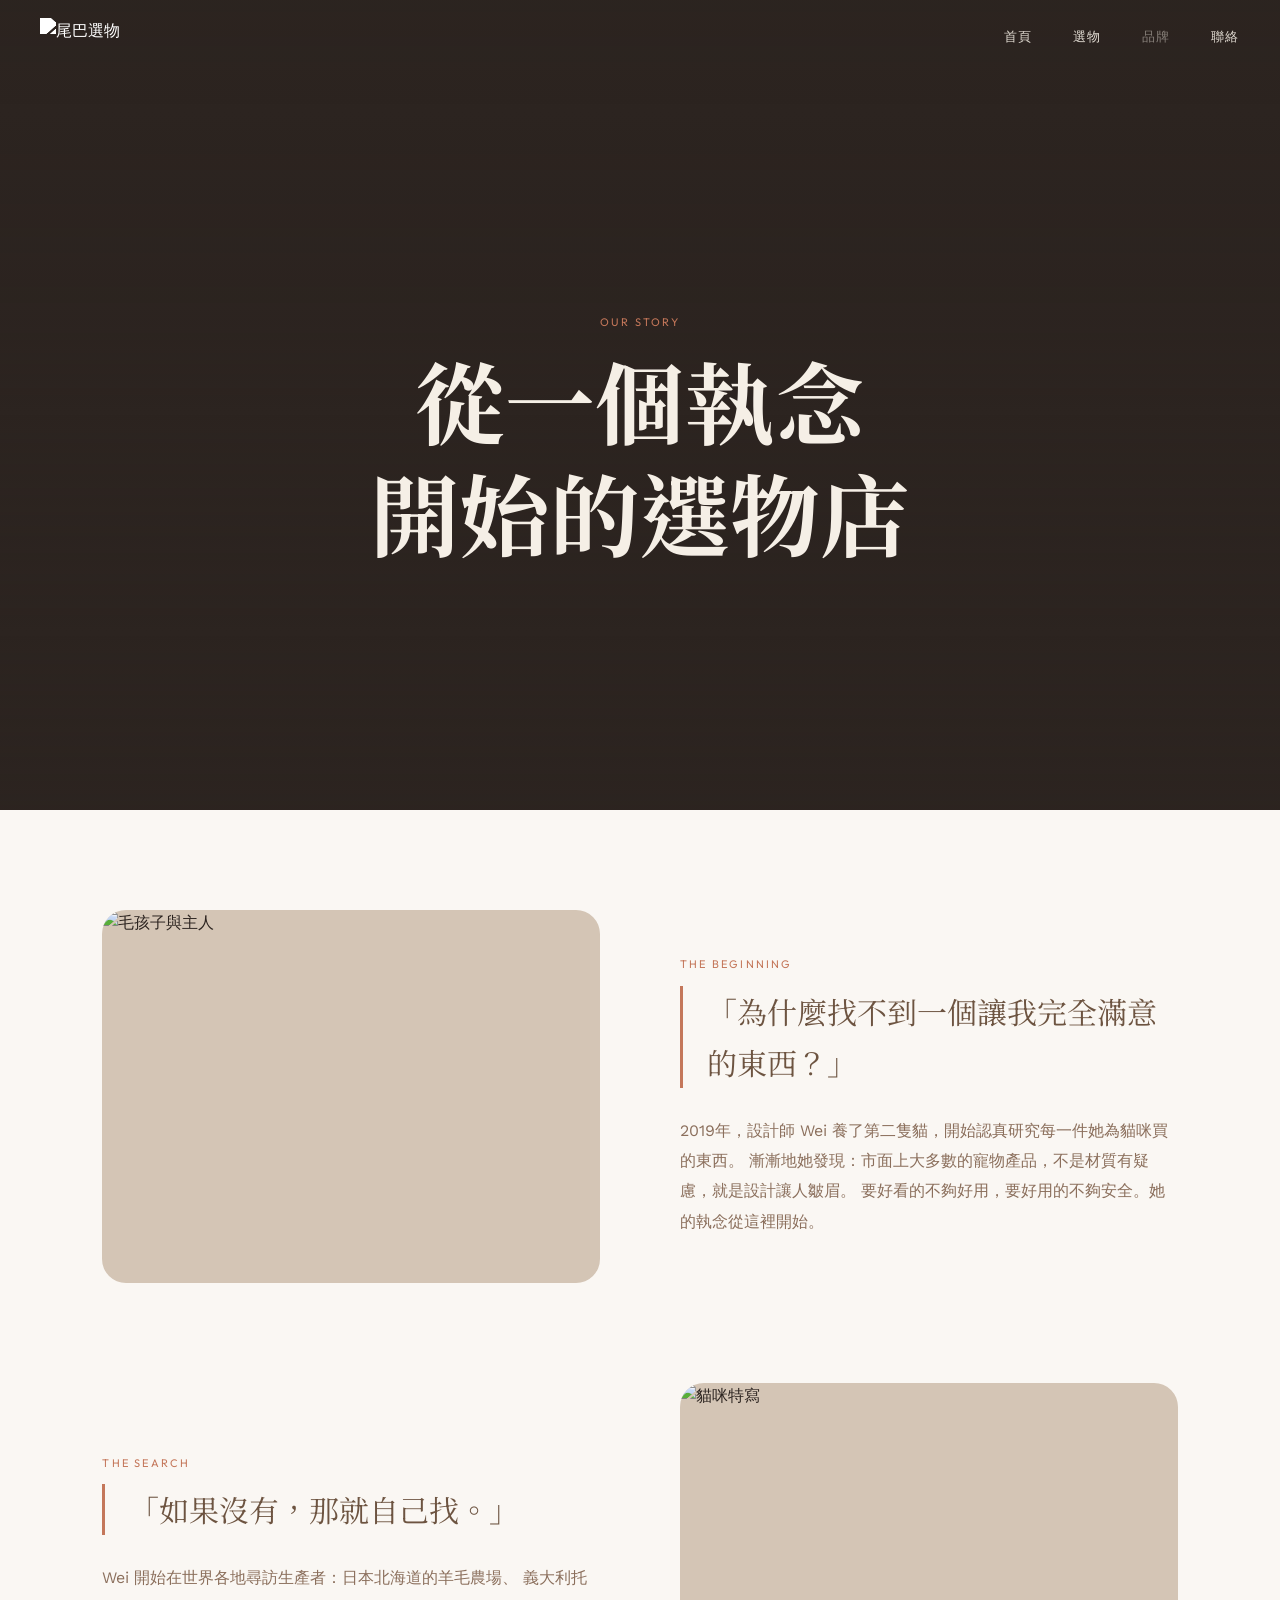
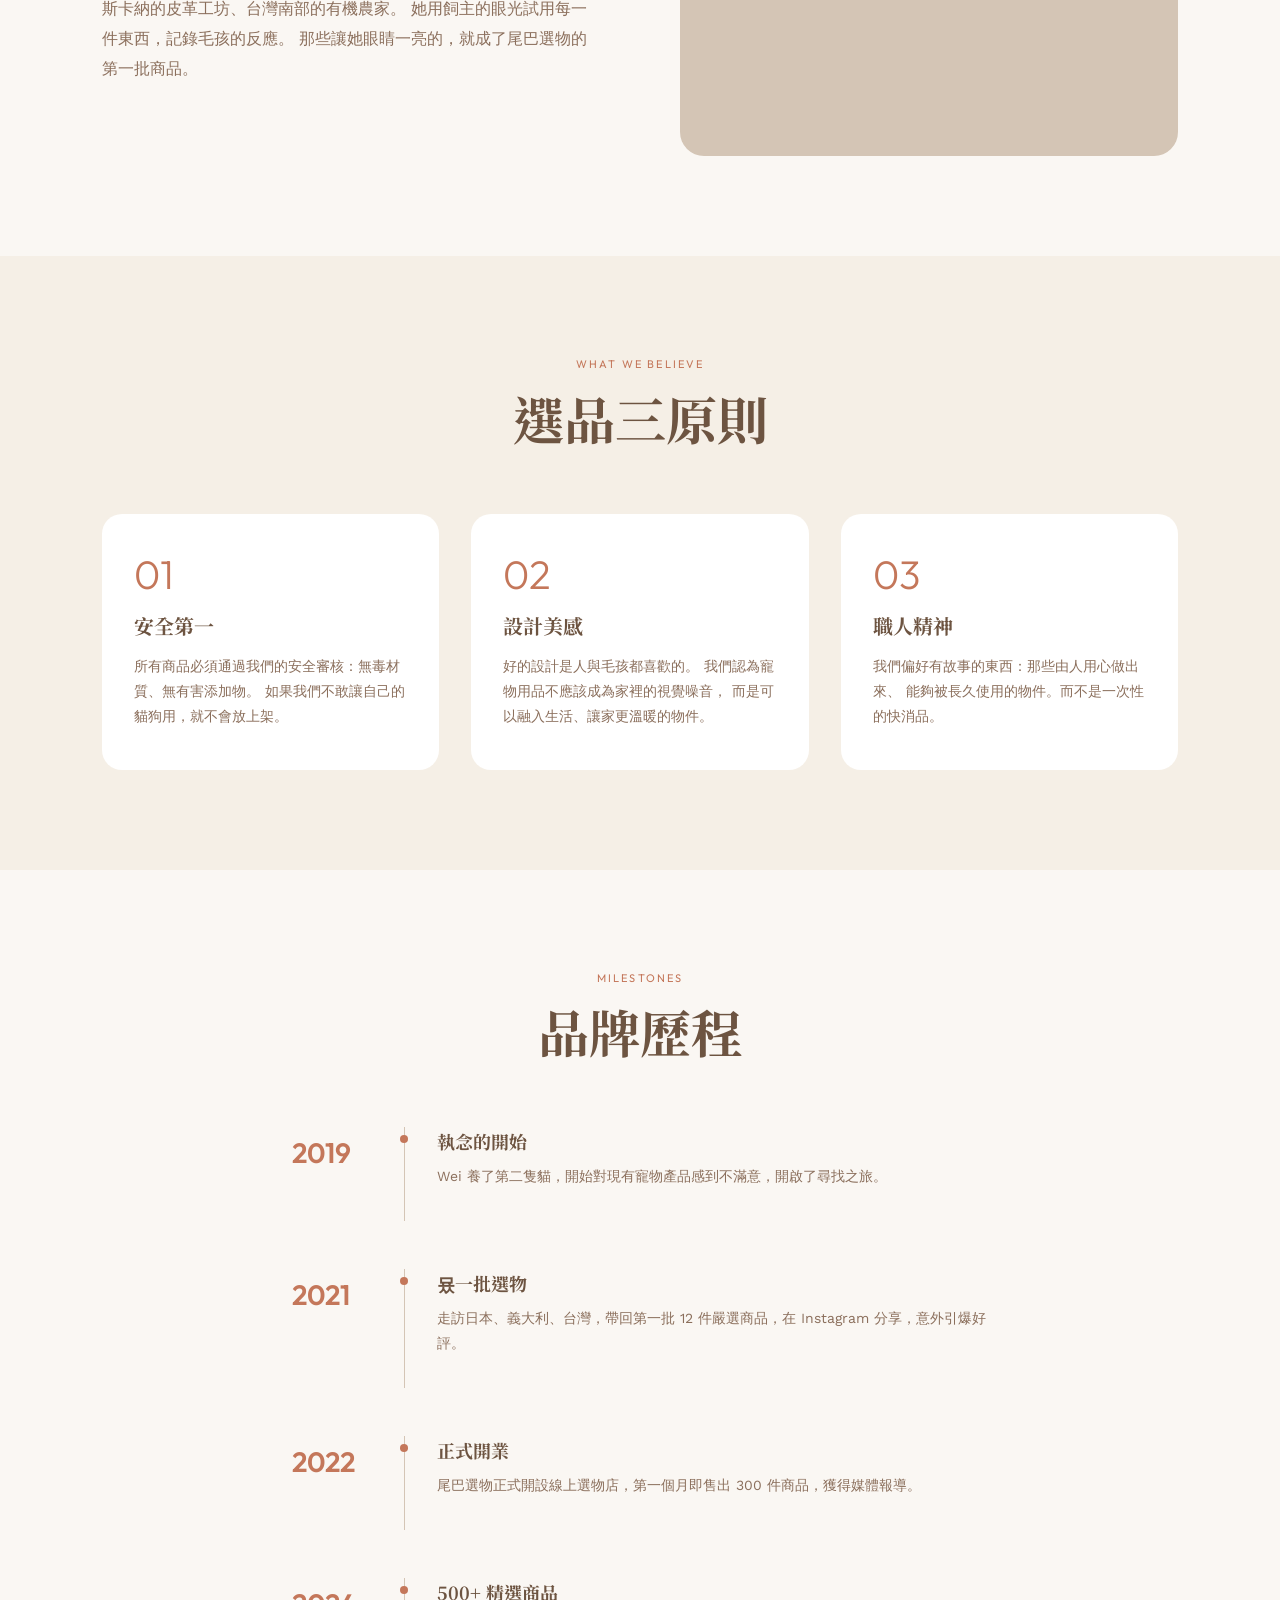
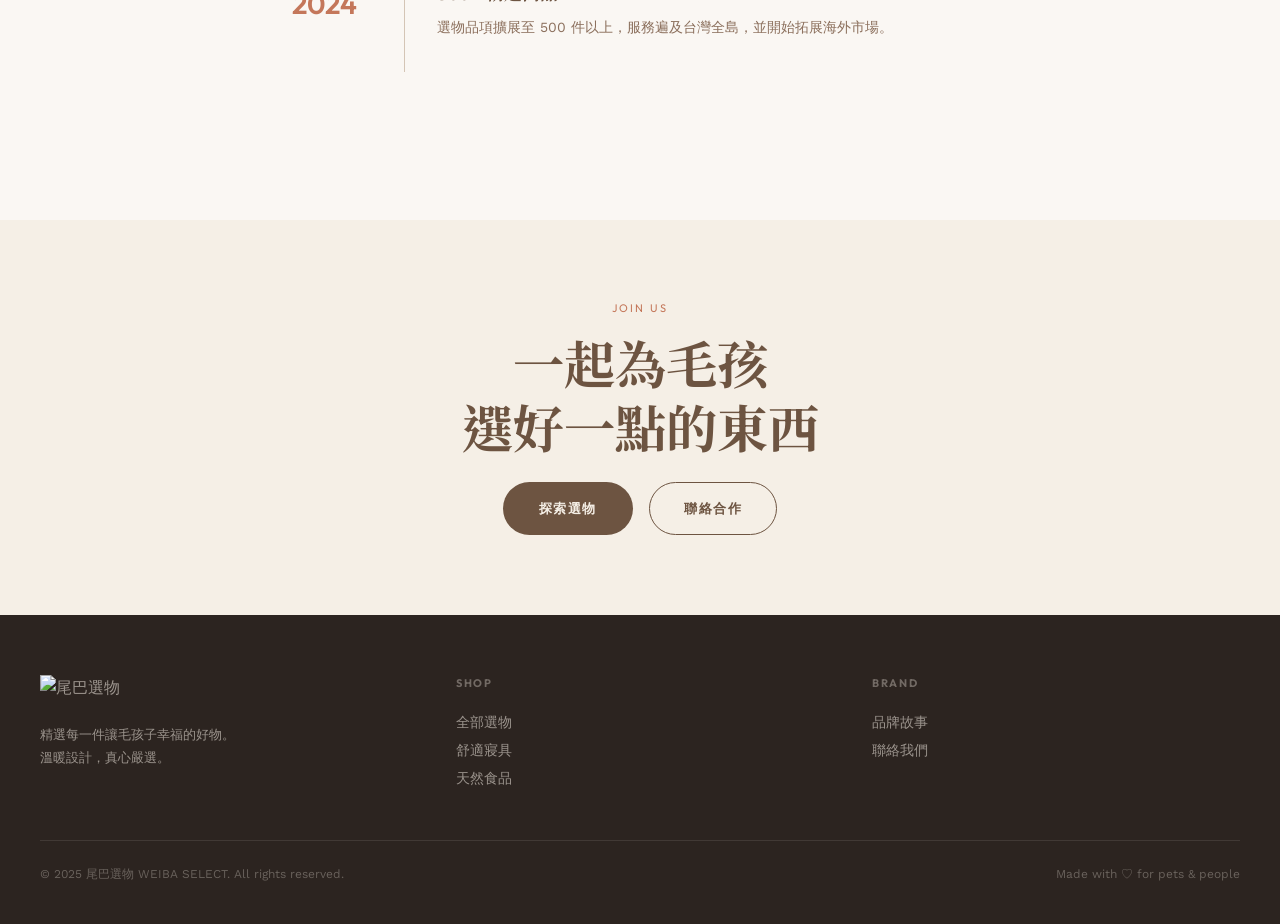
==== about.html @ 9330775c "add about.html" ====
<!DOCTYPE html>
<html lang="zh-TW">
<head>
  <meta charset="UTF-8"/>
  <meta name="viewport" content="width=device-width, initial-scale=1.0"/>
  <title>品牌故事 — 尾巴選物 WEIBA SELECT</title>
  <meta name="description" content="尾巴選物的誕生，來自一個飼主對品質的執念。了解我們的選品理念與品牌故事。"/>
  <link rel="icon" href="logos/weiba-petshop-logo.png"/>
  <link rel="preconnect" href="https://fonts.googleapis.com"/>
  <link rel="preconnect" href="https://fonts.gstatic.com" crossorigin/>
  <link href="https://fonts.googleapis.com/css2?family=Noto+Serif+TC:wght@400;700&family=Outfit:wght@300;400;500;600&family=Work+Sans:wght@300;400;500&display=swap" rel="stylesheet"/>
  <link rel="stylesheet" href="css/design.css"/>
  <style>
    /* ── ABOUT HERO (Parallax) ── */
    .about-hero {
      height: 90svh;
      min-height: 560px;
      position: relative;
      display: flex;
      align-items: center;
      justify-content: center;
      overflow: hidden;
      background: var(--c-charcoal);
    }
    .about-hero-bg {
      position: absolute;
      inset: -10%;
      background-image: url('https://images.unsplash.com/photo-1587300003388-59208cc962cb?w=1600&q=80');
      background-size: cover;
      background-position: center;
      will-change: transform;
      transform: scale(1.1);
      opacity: 0.45;
      transition: transform 0s;
    }
    .about-hero::after {
      content: '';
      position: absolute;
      inset: 0;
      background: linear-gradient(to bottom,
        rgba(44,36,32,0.3) 0%,
        rgba(44,36,32,0.15) 40%,
        rgba(44,36,32,0.7) 100%);
      pointer-events: none;
    }
    .about-hero-text {
      position: relative;
      z-index: 2;
      text-align: center;
      padding: 0 8vw;
      margin-top: var(--nav-h);
    }
    .about-hero-text .section-label { color: var(--c-terra); }
    .about-hero-text .section-title {
      color: var(--c-beige);
      font-size: clamp(40px, 7vw, 90px);
      margin-bottom: 0;
    }

    /* ── STORY SECTION ── */
    .story-section {
      padding: 100px 8vw;
      max-width: 1400px;
      margin: 0 auto;
    }
    .story-grid {
      display: grid;
      grid-template-columns: 1fr 1fr;
      gap: 80px;
      align-items: center;
    }
    .story-grid.reverse { direction: rtl; }
    .story-grid.reverse > * { direction: ltr; }

    .about-img {
      border-radius: 24px;
      overflow: hidden;
      background: var(--c-light);
    }
    .about-img img {
      width: 100%;
      height: 100%;
      object-fit: cover;
      aspect-ratio: 4/3;
      transition: transform 0.8s ease;
    }
    .about-img:hover img { transform: scale(1.04); }

    .story-text blockquote {
      font-family: var(--ff-cn);
      font-size: clamp(20px, 2.5vw, 30px);
      line-height: 1.7;
      color: var(--c-brown);
      border-left: 3px solid var(--c-terra);
      padding-left: 24px;
      margin-bottom: 28px;
    }

    /* ── TEAM / VALUES ── */
    #about-values {
      background: var(--c-beige);
      padding: 100px 8vw;
    }
    .values-inner { max-width: 1280px; margin: 0 auto; }
    .about-values-header {
      text-align: center;
      margin-bottom: 64px;
    }
    .about-values-grid {
      display: grid;
      grid-template-columns: repeat(3, 1fr);
      gap: 32px;
    }
    .about-value-card {
      background: white;
      border-radius: 20px;
      padding: 40px 32px;
      transition: transform 0.3s, box-shadow 0.3s;
    }
    .about-value-card:hover {
      transform: translateY(-6px);
      box-shadow: 0 20px 48px rgba(109,84,65,0.1);
    }
    .value-num {
      font-family: var(--ff-en);
      font-size: 40px;
      font-weight: 300;
      color: var(--c-terra);
      line-height: 1;
      margin-bottom: 16px;
    }
    .value-heading {
      font-family: var(--ff-cn);
      font-size: 20px;
      font-weight: 700;
      color: var(--c-brown);
      margin-bottom: 12px;
    }
    .value-text {
      font-size: 14px;
      color: var(--c-warm);
      line-height: 1.8;
    }

    /* ── TIMELINE ── */
    #timeline {
      padding: 100px 8vw;
      max-width: 900px;
      margin: 0 auto;
    }
    .timeline-header {
      text-align: center;
      margin-bottom: 64px;
    }
    .timeline-item {
      display: grid;
      grid-template-columns: 80px 1fr;
      gap: 32px;
      margin-bottom: 48px;
      align-items: start;
    }
    .tl-year {
      font-family: var(--ff-en);
      font-size: 28px;
      font-weight: 600;
      color: var(--c-terra);
      padding-top: 4px;
    }
    .tl-content {
      border-left: 1px solid var(--c-light);
      padding-left: 32px;
      padding-bottom: 32px;
      position: relative;
    }
    .tl-content::before {
      content: '';
      position: absolute;
      left: -5px;
      top: 8px;
      width: 8px;
      height: 8px;
      background: var(--c-terra);
      border-radius: 50%;
    }
    .tl-title {
      font-family: var(--ff-cn);
      font-size: 18px;
      font-weight: 700;
      color: var(--c-brown);
      margin-bottom: 8px;
    }
    .tl-desc {
      font-size: 14px;
      color: var(--c-warm);
      line-height: 1.8;
    }

    /* ── RESPONSIVE ── */
    @media (max-width: 900px) {
      .story-grid { grid-template-columns: 1fr; gap: 48px; }
      .story-grid.reverse { direction: ltr; }
      .about-values-grid { grid-template-columns: 1fr; }
    }
  </style>
</head>
<body>

<nav class="site-nav" role="navigation">
  <div class="nav-inner">
    <a href="index.html" class="nav-logo">
      <img src="logos/weiba-petshop-logo-white.png" alt="尾巴選物"/>
    </a>
    <ul class="nav-links" role="list">
      <li><a href="index.html"    class="nav-link">首頁</a></li>
      <li><a href="products.html" class="nav-link">選物</a></li>
      <li><a href="about.html"    class="nav-link">品牌</a></li>
      <li><a href="contact.html"  class="nav-link">聯絡</a></li>
    </ul>
    <button class="nav-hamburger" aria-label="選單">
      <span></span><span></span><span></span>
    </button>
  </div>
</nav>

<!-- About Hero with parallax -->
<header class="about-hero" id="about-hero">
  <div class="about-hero-bg" id="parallax-bg"></div>
  <div class="about-hero-text">
    <p class="section-label">Our Story</p>
    <h1 class="section-title">從一個執念<br/>開始的選物店</h1>
  </div>
</header>

<!-- Story 1 -->
<section class="story-section">
  <div class="story-grid">
    <div class="about-img reveal">
      <img
        src="https://images.unsplash.com/photo-1583511655826-05700d52f4d9?w=900&q=80"
        alt="毛孩子與主人"
        loading="lazy"
      />
    </div>
    <div class="story-text">
      <p class="section-label reveal">The Beginning</p>
      <blockquote class="reveal reveal-delay-1">
        「為什麼找不到一個讓我完全滿意的東西？」
      </blockquote>
      <p class="section-body reveal reveal-delay-2">
        2019年，設計師 Wei 養了第二隻貓，開始認真研究每一件她為貓咪買的東西。
        漸漸地她發現：市面上大多數的寵物產品，不是材質有疑慮，就是設計讓人皺眉。
        要好看的不夠好用，要好用的不夠安全。她的執念從這裡開始。
      </p>
    </div>
  </div>
</section>

<!-- Story 2 -->
<section class="story-section" style="padding-top: 0;">
  <div class="story-grid reverse">
    <div class="about-img reveal">
      <img
        src="https://images.unsplash.com/photo-1574158622682-e40e69881006?w=900&q=80"
        alt="貓咪特寫"
        loading="lazy"
      />
    </div>
    <div class="story-text">
      <p class="section-label reveal">The Search</p>
      <blockquote class="reveal reveal-delay-1">
        「如果沒有，那就自己找。」
      </blockquote>
      <p class="section-body reveal reveal-delay-2">
        Wei 開始在世界各地尋訪生產者：日本北海道的羊毛農場、
        義大利托斯卡納的皮革工坊、台灣南部的有機農家。
        她用飼主的眼光試用每一件東西，記錄毛孩的反應。
        那些讓她眼睛一亮的，就成了尾巴選物的第一批商品。
      </p>
    </div>
  </div>
</section>

<!-- Values -->
<section id="about-values">
  <div class="values-inner">
    <div class="about-values-header">
      <p class="section-label reveal">What We Believe</p>
      <h2 class="section-title reveal reveal-delay-1">選品三原則</h2>
    </div>
    <div class="about-values-grid">
      <div class="about-value-card reveal">
        <p class="value-num">01</p>
        <p class="value-heading">安全第一</p>
        <p class="value-text">
          所有商品必須通過我們的安全審核：無毒材質、無有害添加物。
          如果我們不敢讓自己的貓狗用，就不會放上架。
        </p>
      </div>
      <div class="about-value-card reveal reveal-delay-1">
        <p class="value-num">02</p>
        <p class="value-heading">設計美感</p>
        <p class="value-text">
          好的設計是人與毛孩都喜歡的。
          我們認為寵物用品不應該成為家裡的視覺噪音，
          而是可以融入生活、讓家更溫暖的物件。
        </p>
      </div>
      <div class="about-value-card reveal reveal-delay-2">
        <p class="value-num">03</p>
        <p class="value-heading">職人精神</p>
        <p class="value-text">
          我們偏好有故事的東西：那些由人用心做出來、
          能夠被長久使用的物件。而不是一次性的快消品。
        </p>
      </div>
    </div>
  </div>
</section>

<!-- Timeline -->
<section id="timeline">
  <div class="timeline-header">
    <p class="section-label reveal">Milestones</p>
    <h2 class="section-title reveal reveal-delay-1">品牌歷程</h2>
  </div>

  <div class="timeline-item reveal">
    <p class="tl-year">2019</p>
    <div class="tl-content">
      <p class="tl-title">執念的開始</p>
      <p class="tl-desc">Wei 養了第二隻貓，開始對現有寵物產品感到不滿意，開啟了尋找之旅。</p>
    </div>
  </div>

  <div class="timeline-item reveal reveal-delay-1">
    <p class="tl-year">2021</p>
    <div class="tl-content">
      <p class="tl-title">묬一批選物</p>
      <p class="tl-desc">走訪日本、義大利、台灣，帶回第一批 12 件嚴選商品，在 Instagram 分享，意外引爆好評。</p>
    </div>
  </div>

  <div class="timeline-item reveal reveal-delay-2">
    <p class="tl-year">2022</p>
    <div class="tl-content">
      <p class="tl-title">正式開業</p>
      <p class="tl-desc">尾巴選物正式開設線上選物店，第一個月即售出 300 件商品，獲得媒體報導。</p>
    </div>
  </div>

  <div class="timeline-item reveal reveal-delay-3">
    <p class="tl-year">2024</p>
    <div class="tl-content">
      <p class="tl-title">500+ 精選商品</p>
      <p class="tl-desc">選物品項擴展至 500 件以上，服務遍及台灣全島，並開始拓展海外市場。</p>
    </div>
  </div>

</section>

<!-- CTA -->
<section style="background: var(--c-beige); padding: 80px 8vw; text-align: center;">
  <div style="max-width: 560px; margin: 0 auto;">
    <p class="section-label reveal">Join Us</p>
    <h2 class="section-title reveal reveal-delay-1">一起為毛孩<br/>選好一點的東西</h2>
    <div style="display: flex; gap: 16px; justify-content: center; flex-wrap: wrap;" class="reveal reveal-delay-2">
      <a href="products.html" class="btn-primary">探索選物</a>
      <a href="contact.html" class="btn-outline">聯絡合作</a>
    </div>
  </div>
</section>

<footer class="site-footer">
  <div class="footer-inner">
    <div class="footer-brand">
      <img src="logos/weiba-petshop-logo-white.png" alt="尾巴選物"/>
      <p>精選每一件讓毛孩子幸福的好物。<br/>溫暖設計，真心嚴選。</p>
    </div>
    <div class="footer-col">
      <h4>Shop</h4>
      <a href="products.html">全部選物</a>
      <a href="products.html?cat=comfort">舒適寢具</a>
      <a href="products.html?cat=nutrition">天然食品</a>
    </div>
    <div class="footer-col">
      <h4>Brand</h4>
      <a href="about.html">品牌故事</a>
      <a href="contact.html">聯絡我們</a>
    </div>
  </div>
  <div class="footer-bottom">
    <span>© 2025 尾巴選物 WEIBA SELECT. All rights reserved.</span>
    <span>Made with ♡ for pets & people</span>
  </div>
</footer>

<script src="js/main.js"></script>
<script>
// Parallax on scroll
const parallaxBg = document.getElementById('parallax-bg');
if (parallaxBg) {
  window.addEventListener('scroll', () => {
    const scrollY = window.scrollY;
    const speed = 0.35;
    parallaxBg.style.transform = `scale(1.1) translateY(${scrollY * speed}px)`;
  }, { passive: true });
}
</script>
</body>
</html>
---- css/design.css ----
/* ─── 尾巴選物 Design System ─────────────────────────────────────────── */

:root {
  --c-beige:      #F5EFE6;
  --c-cream:      #FAF7F3;
  --c-brown:      #6D5441;
  --c-warm:       #8B6F5C;
  --c-terra:      #C4775A;
  --c-sage:       #94A89A;
  --c-charcoal:   #2C2420;
  --c-light:      #D4C5B5;
  --c-white:      #FFFFFF;

  --ff-cn:        'Noto Serif TC', serif;
  --ff-en:        'Outfit', sans-serif;
  --ff-body:      'Work Sans', sans-serif;

  --nav-h:        72px;
  --ease-smooth:  cubic-bezier(0.4, 0, 0.2, 1);
  --ease-out:     cubic-bezier(0, 0, 0.2, 1);
}

/* ─── Reset ─── */
*, *::before, *::after { box-sizing: border-box; margin: 0; padding: 0; }
html { scroll-behavior: smooth; }
body {
  font-family: var(--ff-body);
  background: var(--c-cream);
  color: var(--c-charcoal);
  overflow-x: hidden;
  line-height: 1.6;
}

img { max-width: 100%; height: auto; display: block; }
a { text-decoration: none; color: inherit; }

/* ─── NAV ─── */
.site-nav {
  position: fixed;
  top: 0; left: 0; width: 100%;
  height: var(--nav-h);
  z-index: 900;
  transition: background 0.45s var(--ease-smooth),
              box-shadow 0.45s var(--ease-smooth);
  display: flex;
  align-items: center;
}

.site-nav .nav-inner {
  width: 100%;
  max-width: 1280px;
  margin: 0 auto;
  padding: 0 40px;
  display: flex;
  align-items: center;
  justify-content: space-between;
}

/* Transparent state (hero) */
.site-nav:not(.scrolled) {
  background: transparent;
}
.site-nav:not(.scrolled) .nav-link {
  color: rgba(245, 239, 230, 0.9);
}
.site-nav:not(.scrolled) .nav-logo img {
  filter: brightness(0) invert(1);
}
.site-nav:not(.scrolled) .nav-hamburger span {
  background: rgba(245, 239, 230, 0.9);
}

/* Scrolled state */
.site-nav.scrolled {
  background: rgba(250, 247, 243, 0.92);
  backdrop-filter: blur(20px);
  -webkit-backdrop-filter: blur(20px);
  box-shadow: 0 1px 0 rgba(109, 84, 65, 0.08);
}
.site-nav.scrolled .nav-link { color: var(--c-brown); }
.site-nav.scrolled .nav-logo img { filter: none; }
.site-nav.scrolled .nav-hamburger span { background: var(--c-brown); }

.nav-logo img { height: 36px; width: auto; }

.nav-links {
  display: flex;
  gap: 40px;
  list-style: none;
}
.nav-link {
  font-family: var(--ff-en);
  font-size: 13px;
  font-weight: 500;
  letter-spacing: 0.12em;
  text-transform: uppercase;
  transition: opacity 0.2s;
}
.nav-link:hover { opacity: 0.6; }

.nav-hamburger {
  display: none;
  flex-direction: column;
  gap: 5px;
  cursor: pointer;
  padding: 4px;
}
.nav-hamburger span {
  display: block;
  width: 24px; height: 2px;
  border-radius: 2px;
  transition: background 0.3s;
}

/* ─── MOBILE NAV ─── */
@media (max-width: 768px) {
  .nav-links { display: none; }
  .nav-hamburger { display: flex; }
  .nav-links.open {
    display: flex;
    flex-direction: column;
    position: fixed;
    inset: var(--nav-h) 0 0 0;
    background: var(--c-cream);
    padding: 40px;
    gap: 24px;
    z-index: 899;
  }
  .nav-links.open .nav-link { color: var(--c-brown); font-size: 18px; }
}

/* ─── FOOTER ─── */
.site-footer {
  background: var(--c-charcoal);
  color: rgba(245, 239, 230, 0.55);
  padding: 60px 40px 40px;
}
.footer-inner {
  max-width: 1280px;
  margin: 0 auto;
  display: grid;
  grid-template-columns: 1fr 1fr 1fr;
  gap: 48px;
  padding-bottom: 48px;
  border-bottom: 1px solid rgba(245, 239, 230, 0.1);
}
.footer-brand img { height: 32px; margin-bottom: 16px; }
.footer-brand p { font-size: 13px; line-height: 1.8; }
.footer-col h4 {
  font-family: var(--ff-en);
  font-size: 11px;
  letter-spacing: 0.15em;
  text-transform: uppercase;
  color: rgba(245, 239, 230, 0.35);
  margin-bottom: 16px;
}
.footer-col a {
  display: block;
  font-size: 14px;
  line-height: 2;
  color: rgba(245, 239, 230, 0.55);
  transition: color 0.2s;
}
.footer-col a:hover { color: var(--c-terra); }
.footer-bottom {
  max-width: 1280px;
  margin: 24px auto 0;
  display: flex;
  justify-content: space-between;
  font-size: 12px;
  color: rgba(245, 239, 230, 0.3);
}

@media (max-width: 768px) {
  .footer-inner { grid-template-columns: 1fr; gap: 32px; }
  .footer-bottom { flex-direction: column; gap: 8px; }
}

/* ─── SCROLL REVEALS ─── */
.reveal {
  opacity: 0;
  transform: translateY(32px);
  transition: opacity 0.85s var(--ease-out),
              transform 0.85s var(--ease-out);
}
.reveal.visible {
  opacity: 1;
  transform: translateY(0);
}
.reveal-delay-1 { transition-delay: 0.1s; }
.reveal-delay-2 { transition-delay: 0.2s;
}
.reveal-delay-3 { transition-delay: 0.3s; }
.reveal-delay-4 { transition-delay: 0.45s; }

/* ─── UTILITY ─── */
.section-label {
  font-family: var(--ff-en);
  font-size: 11px;
  letter-spacing: 0.2em;
  text-transform: uppercase;
  color: var(--c-terra);
  margin-bottom: 12px;
}
.section-title {
  font-family: var(--ff-cn);
  font-size: clamp(32px, 4vw, 52px);
  font-weight: 700;
  line-height: 1.25;
  color: var(--c-brown);
  margin-bottom: 24px;
}
.section-body {
  font-size: 16px;
  line-height: 1.9;
  color: var(--c-warm);
  max-width: 560px;
}
.btn-primary {
  display: inline-flex;
  align-items: center;
  gap: 10px;
  background: var(--c-brown);
  color: var(--c-beige);
  font-family: var(--ff-en);
  font-size: 13px;
  font-weight: 600;
  letter-spacing: 0.12em;
  text-transform: uppercase;
  padding: 16px 36px;
  border-radius: 40px;
  transition: background 0.3s, transform 0.3s;
  border: none;
  cursor: pointer;
}
.btn-primary:hover {
  background: var(--c-terra);
  transform: translateY(-2px);
}
.btn-outline {
  display: inline-flex;
  align-items: center;
  gap: 10px;
  background: transparent;
  color: var(--c-brown);
  font-family: var(--ff-en);
  font-size: 13px;
  font-weight: 600;
  letter-spacing: 0.12em;
  text-transform: uppercase;
  padding: 14px 34px;
  border-radius: 40px;
  border: 1.5px solid var(--c-brown);
  transition: background 0.3s, color 0.3s, transform 0.3s;
  cursor: pointer;
}
.btn-outline:hover {
  background: var(--c-brown);
  color: var(--c-beige);
  transform: translateY(-2px);
}
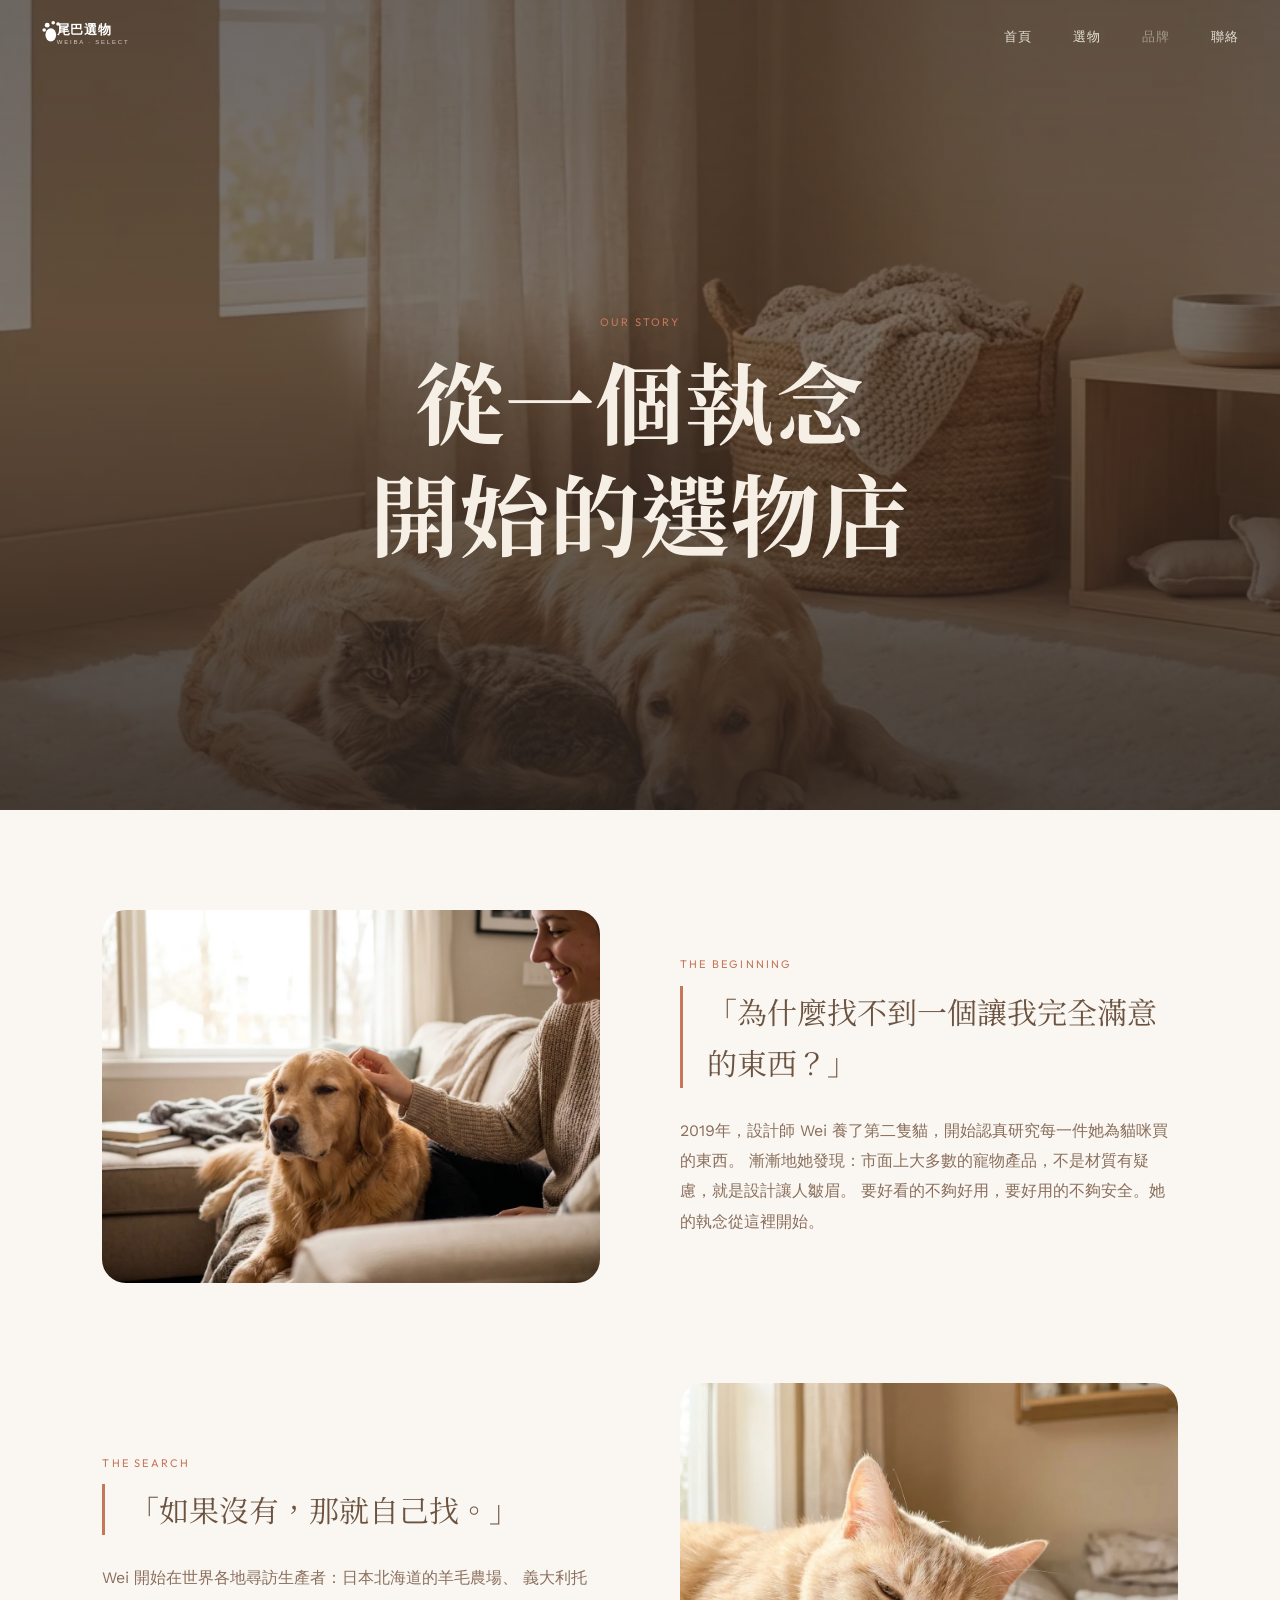
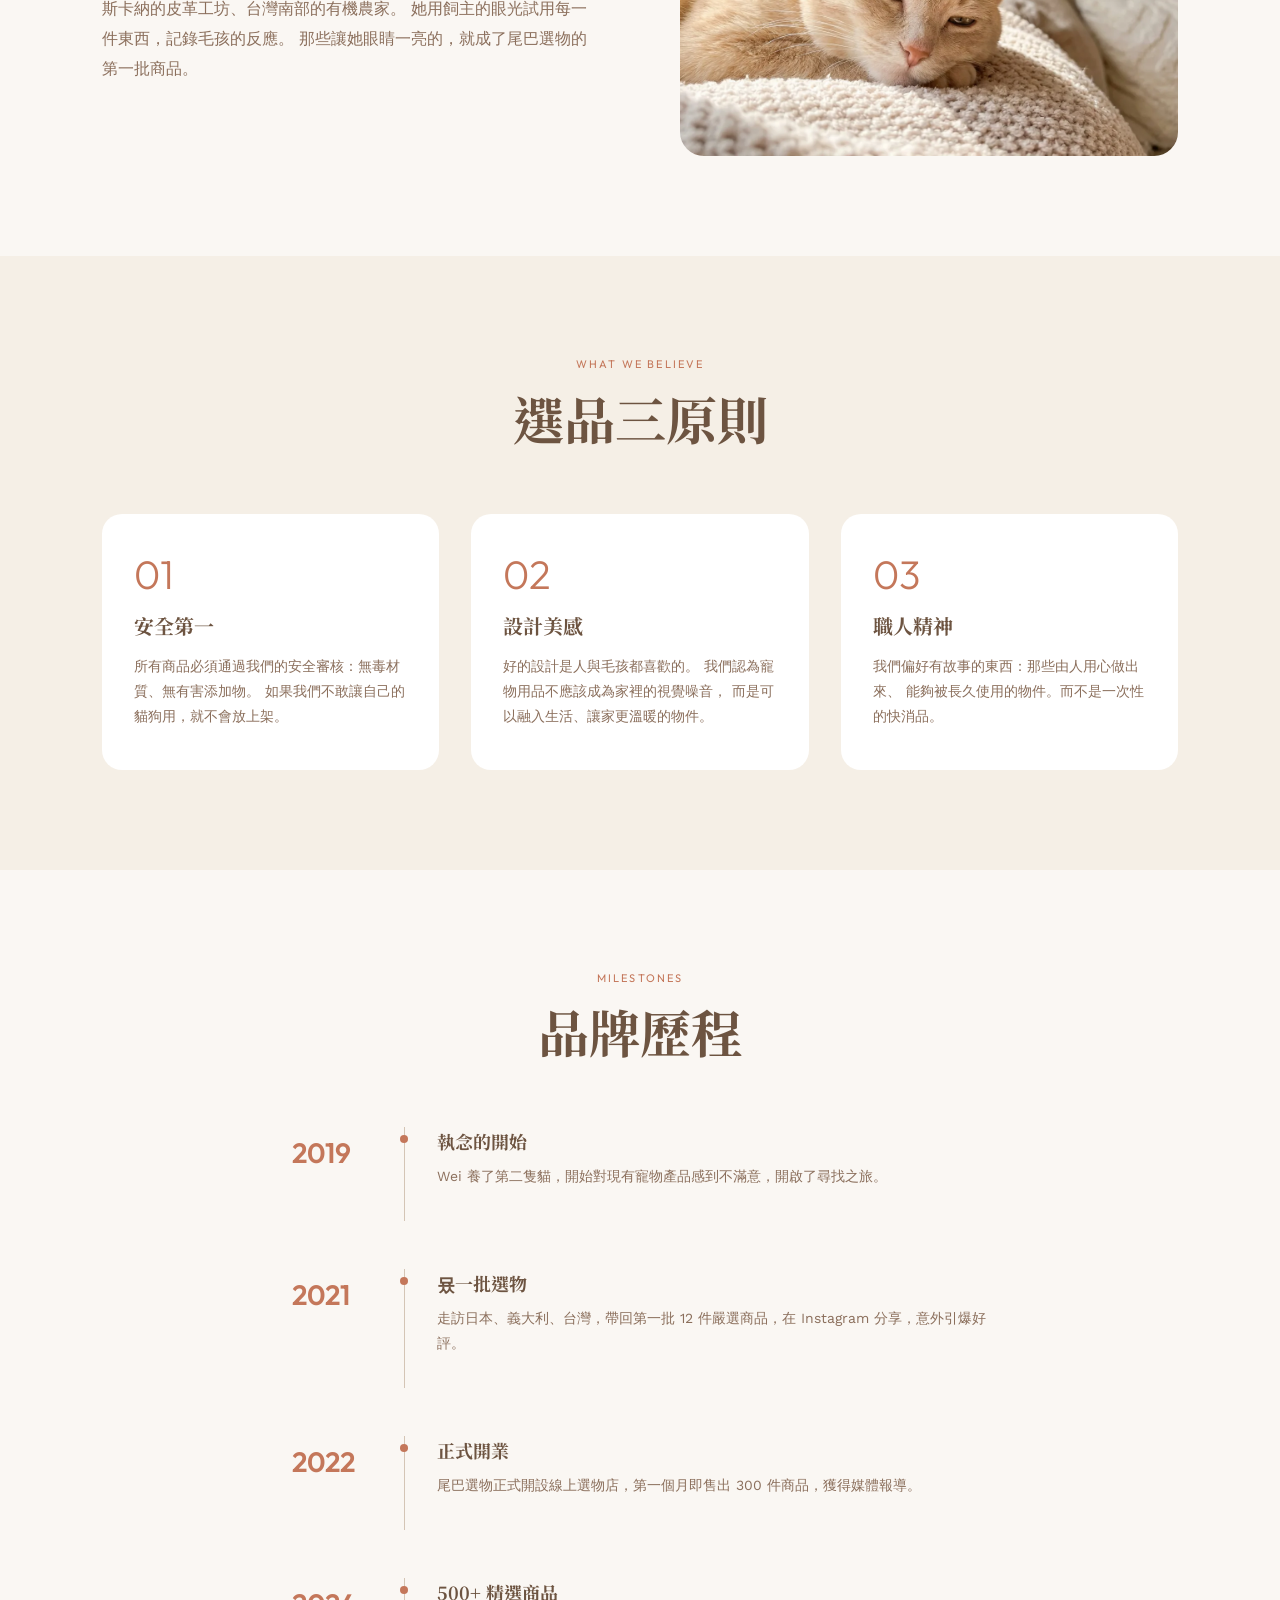
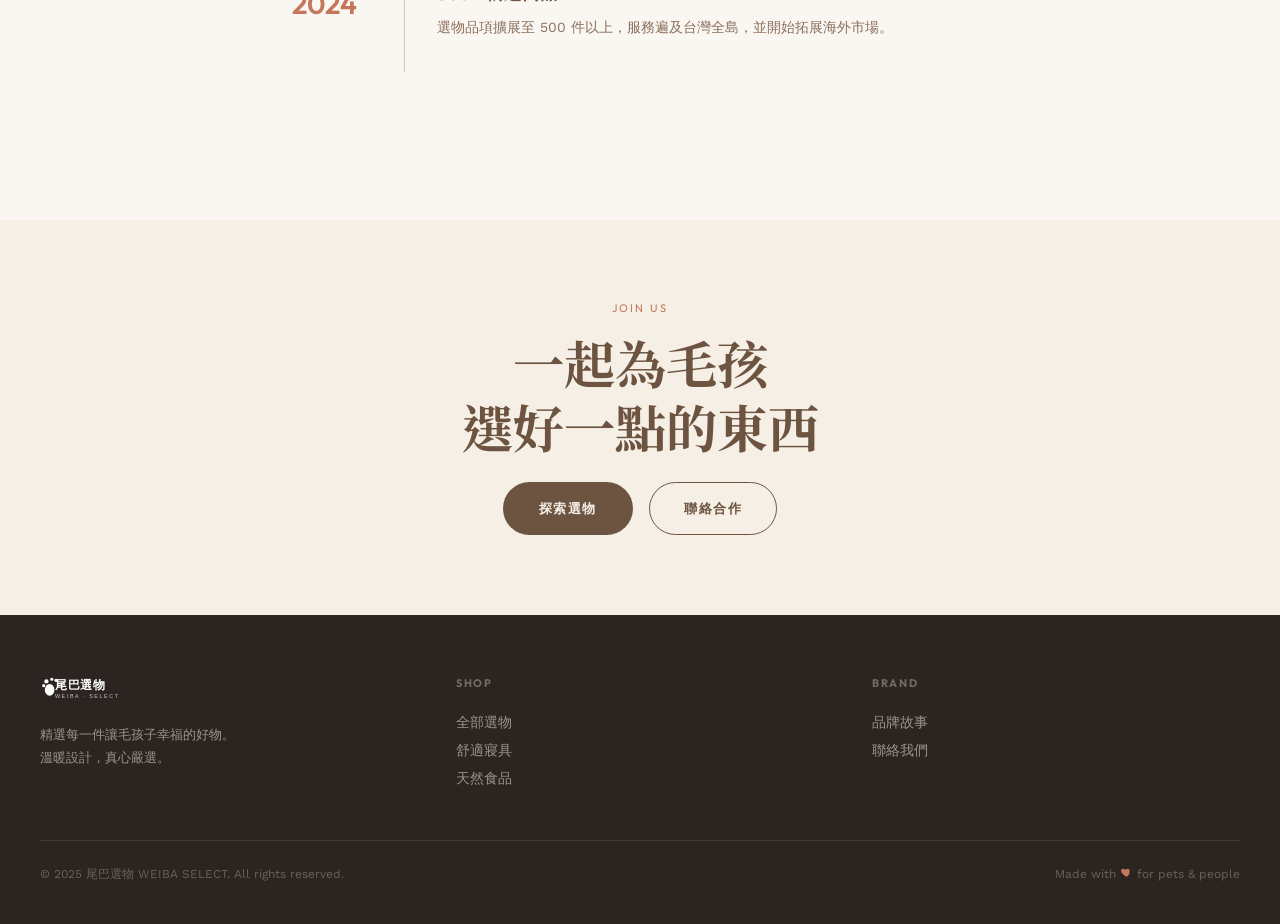
==== commit 51e49c26: "修復:logo 連結改 svg、改用 Higgsfield 圖片取代 stock、emoji 全改 inline SVG、收藏愛心改 SVG 切換" ====
--- a/about.html
+++ b/about.html
@@ -25,7 +25,7 @@
     .about-hero-bg {
       position: absolute;
       inset: -10%;
-      background-image: url('https://images.unsplash.com/photo-1587300003388-59208cc962cb?w=1600&q=80');
+      background-image: url('images/hero-bg.webp');
       background-size: cover;
       background-position: center;
       will-change: transform;
@@ -208,7 +208,7 @@
 <nav class="site-nav" role="navigation">
   <div class="nav-inner">
     <a href="index.html" class="nav-logo">
-      <img src="logos/weiba-petshop-logo-white.png" alt="尾巴選物"/>
+      <img src="logos/weiba-petshop-logo-white.svg" alt="尾巴選物"/>
     </a>
     <ul class="nav-links" role="list">
       <li><a href="index.html"    class="nav-link">首頁</a></li>
@@ -236,7 +236,7 @@
   <div class="story-grid">
     <div class="about-img reveal">
       <img
-        src="https://images.unsplash.com/photo-1583511655826-05700d52f4d9?w=900&q=80"
+        src="images/pet-owner.webp"
         alt="毛孩子與主人"
         loading="lazy"
       />
@@ -260,7 +260,7 @@
   <div class="story-grid reverse">
     <div class="about-img reveal">
       <img
-        src="https://images.unsplash.com/photo-1574158622682-e40e69881006?w=900&q=80"
+        src="images/cat-closeup.webp"
         alt="貓咪特寫"
         loading="lazy"
       />
@@ -373,7 +373,7 @@
 <footer class="site-footer">
   <div class="footer-inner">
     <div class="footer-brand">
-      <img src="logos/weiba-petshop-logo-white.png" alt="尾巴選物"/>
+      <img src="logos/weiba-petshop-logo-white.svg" alt="尾巴選物"/>
       <p>精選每一件讓毛孩子幸福的好物。<br/>溫暖設計，真心嚴選。</p>
     </div>
     <div class="footer-col">
@@ -390,7 +390,7 @@
   </div>
   <div class="footer-bottom">
     <span>© 2025 尾巴選物 WEIBA SELECT. All rights reserved.</span>
-    <span>Made with ♡ for pets & people</span>
+    <span>Made with <svg viewBox="0 0 24 24" width="13" height="13" style="display:inline-block;vertical-align:-1px;fill:#C4775A;" aria-hidden="true"><path d="M12 20s-7-4.4-9.3-8.6C1.2 8.3 2.6 5 6 5c2 0 3.2 1.3 4 2.5C10.8 6.3 12 5 14 5c3.4 0 4.8 3.3 3.3 6.4C19 15.6 12 20 12 20Z"/></svg> for pets & people</span>
   </div>
 </footer>
 
--- a/css/design.css
+++ b/css/design.css
@@ -259,3 +259,8 @@
   color: var(--c-beige);
   transform: translateY(-2px);
 }
+
+/* icon SVGs (replacing emoji) */
+.value-icon svg,.contact-icon svg{display:inline-block;vertical-align:middle;}
+.btn-wish svg{width:20px;height:20px;fill:none;stroke:#C4775A;stroke-width:1.8;vertical-align:middle;transition:fill .15s;}
+.btn-wish.active svg{fill:#C4775A;}
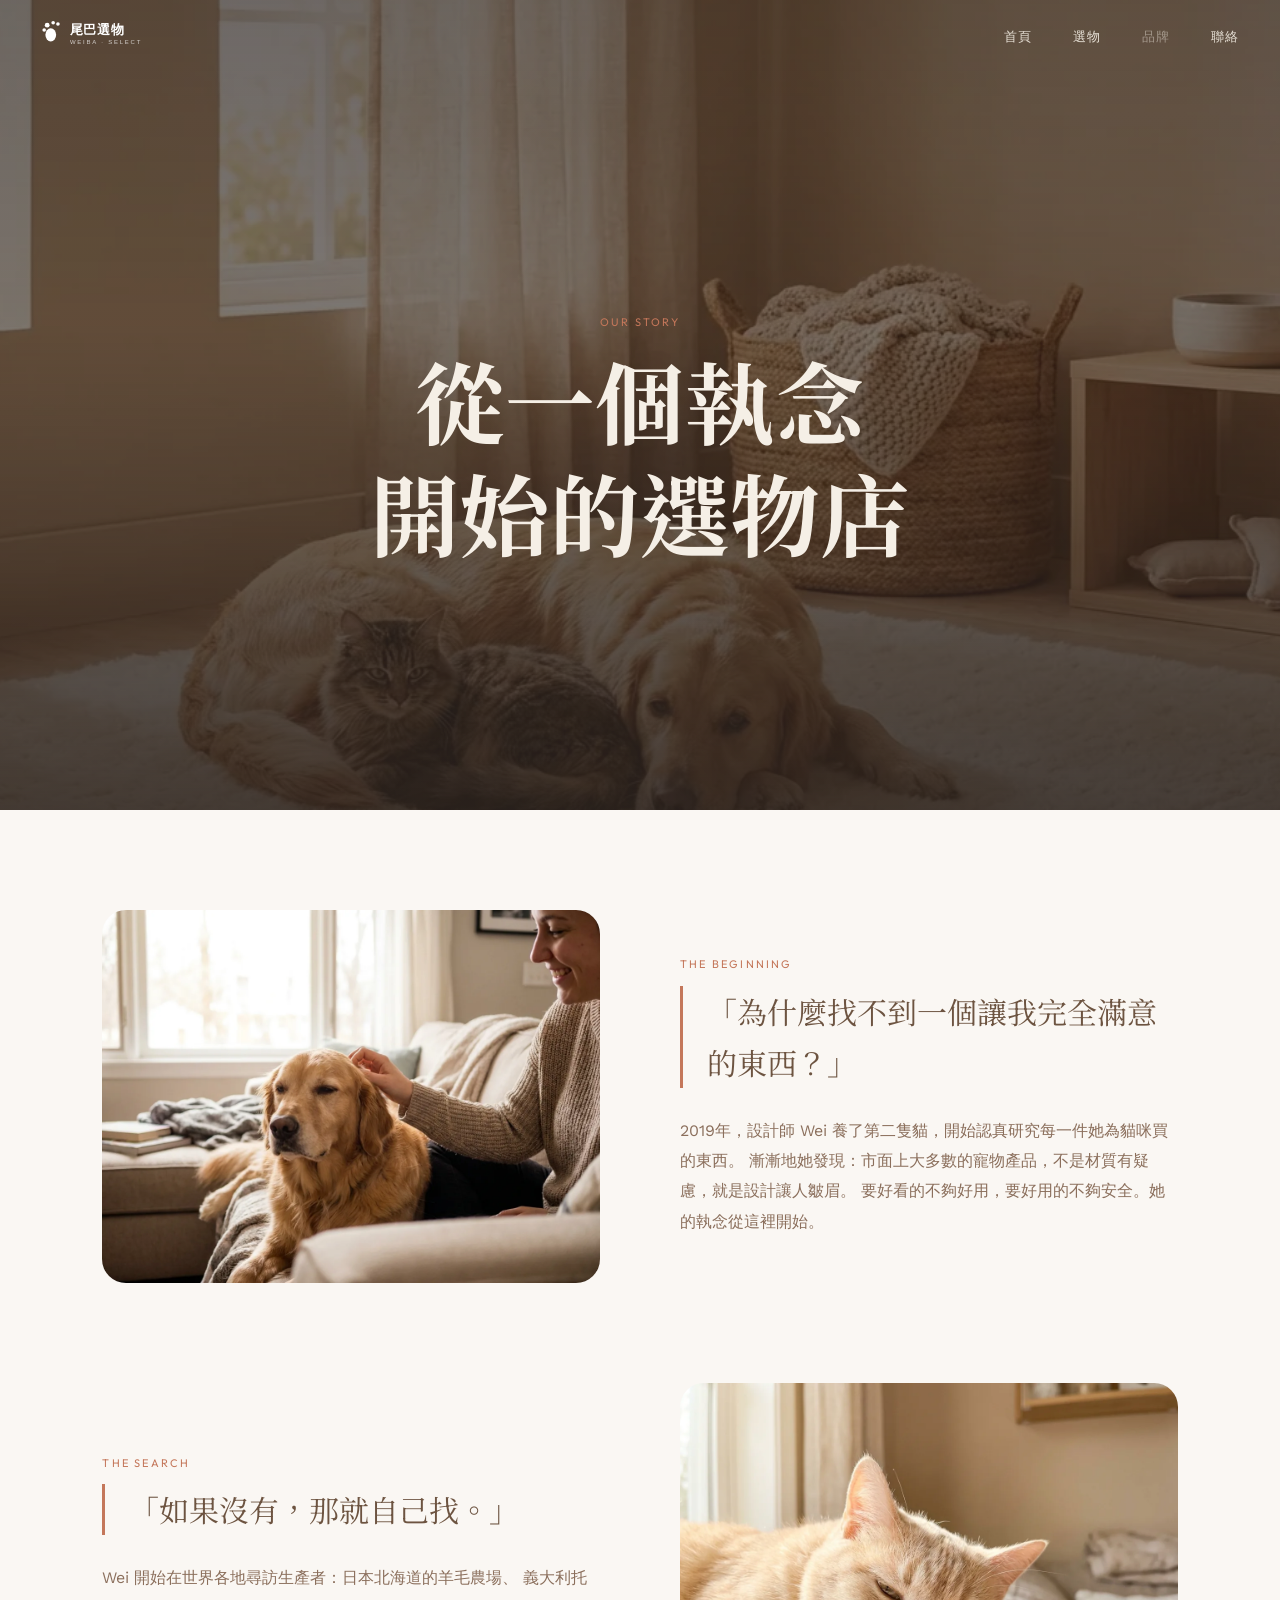
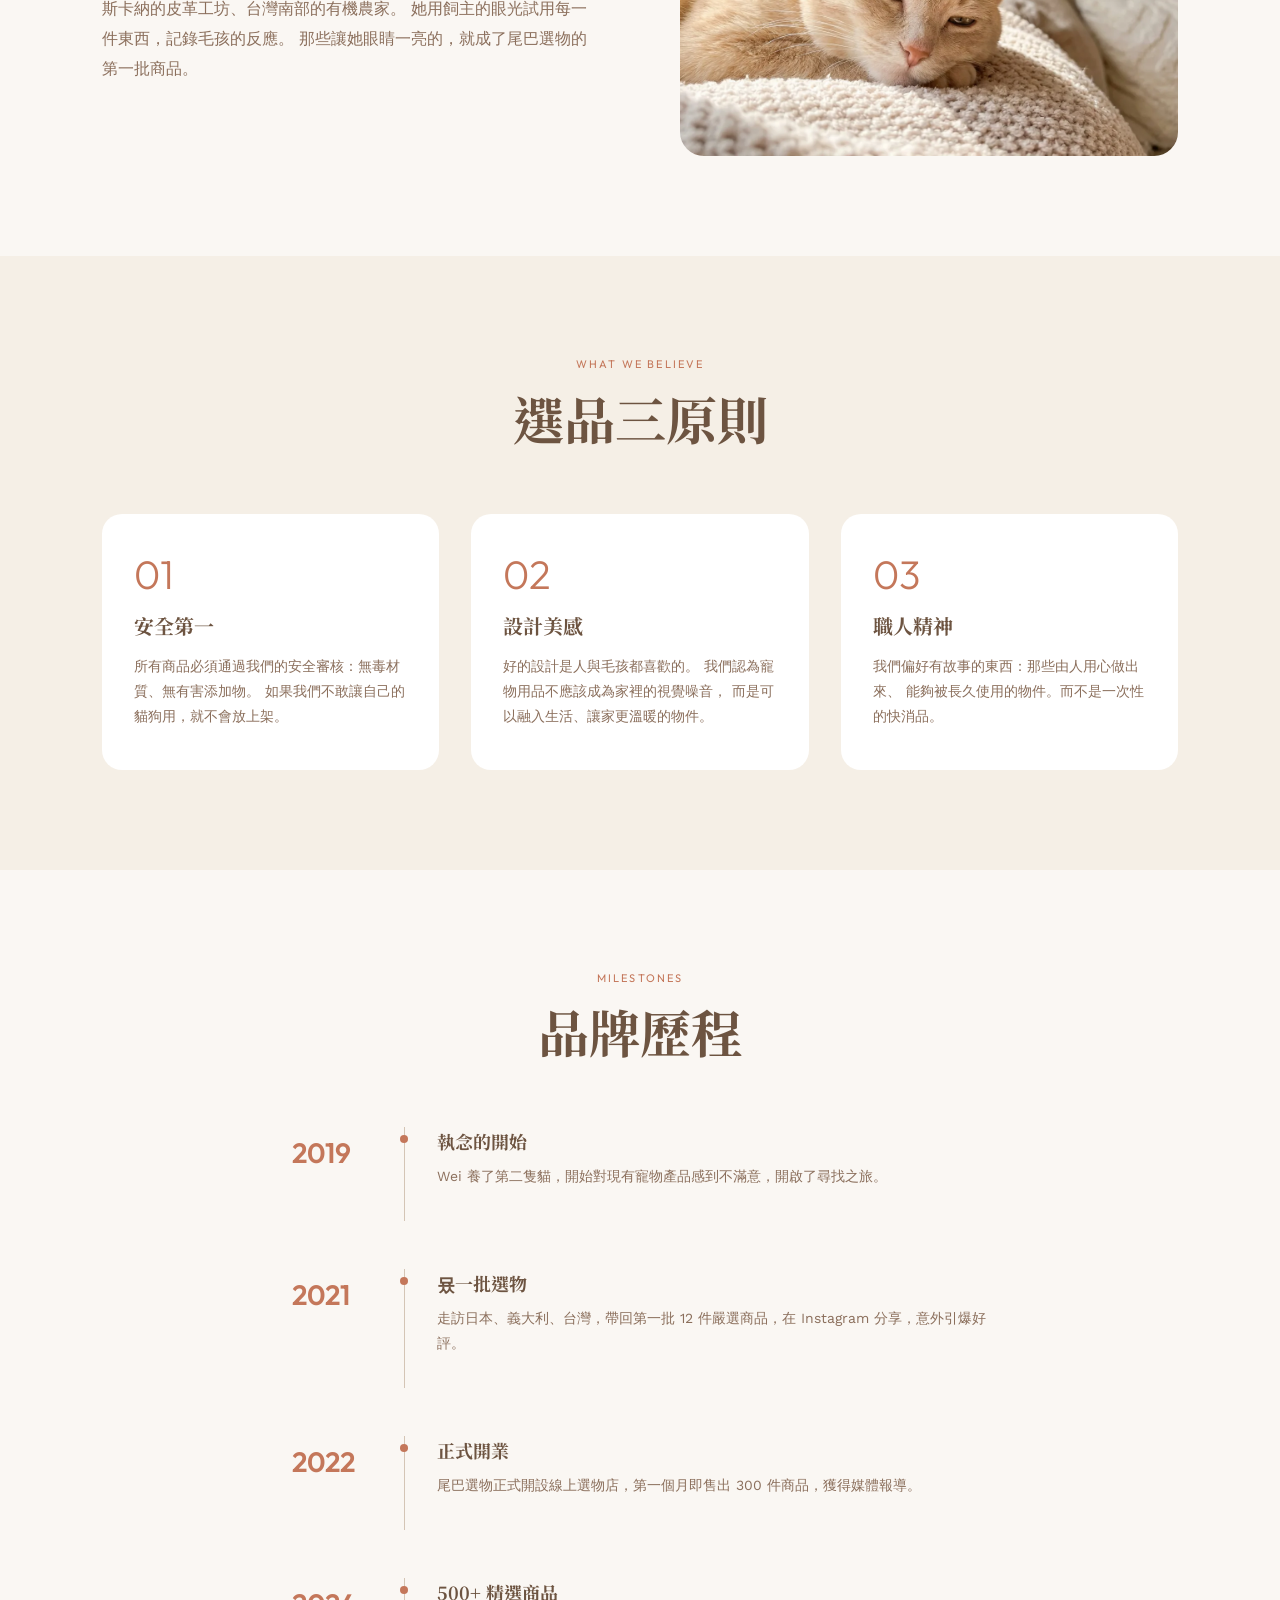
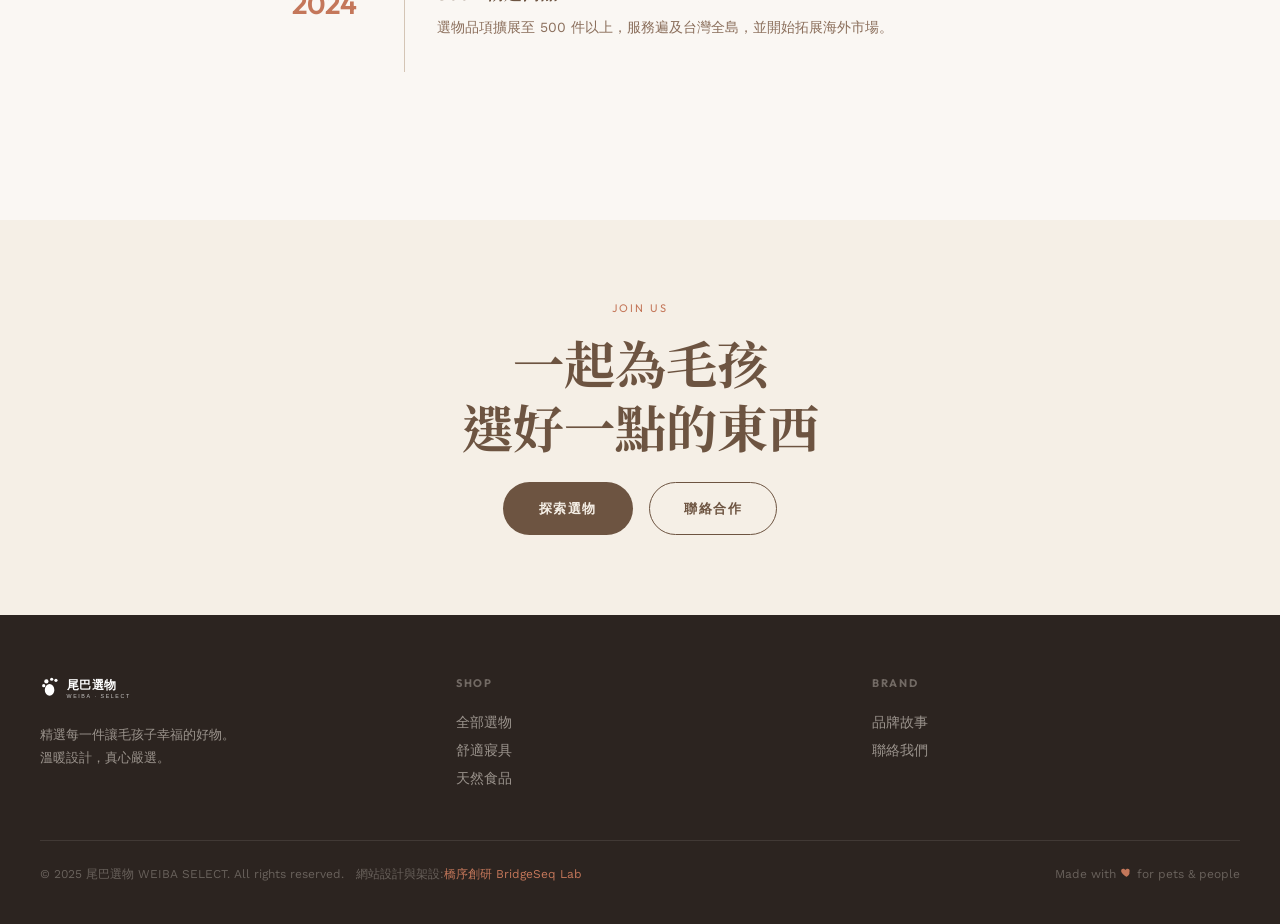
==== commit e7242996: "footer:加上橋序創研製作宣告與連結" ====
--- a/about.html
+++ b/about.html
@@ -389,7 +389,7 @@
     </div>
   </div>
   <div class="footer-bottom">
-    <span>© 2025 尾巴選物 WEIBA SELECT. All rights reserved.</span>
+    <span>© 2025 尾巴選物 WEIBA SELECT. All rights reserved.　網站設計與架設:<a href="https://bridgeseqlab.com" target="_blank" rel="noopener" style="color:#C4775A;">橋序創研 BridgeSeq Lab</a></span>
     <span>Made with <svg viewBox="0 0 24 24" width="13" height="13" style="display:inline-block;vertical-align:-1px;fill:#C4775A;" aria-hidden="true"><path d="M12 20s-7-4.4-9.3-8.6C1.2 8.3 2.6 5 6 5c2 0 3.2 1.3 4 2.5C10.8 6.3 12 5 14 5c3.4 0 4.8 3.3 3.3 6.4C19 15.6 12 20 12 20Z"/></svg> for pets & people</span>
   </div>
 </footer>
